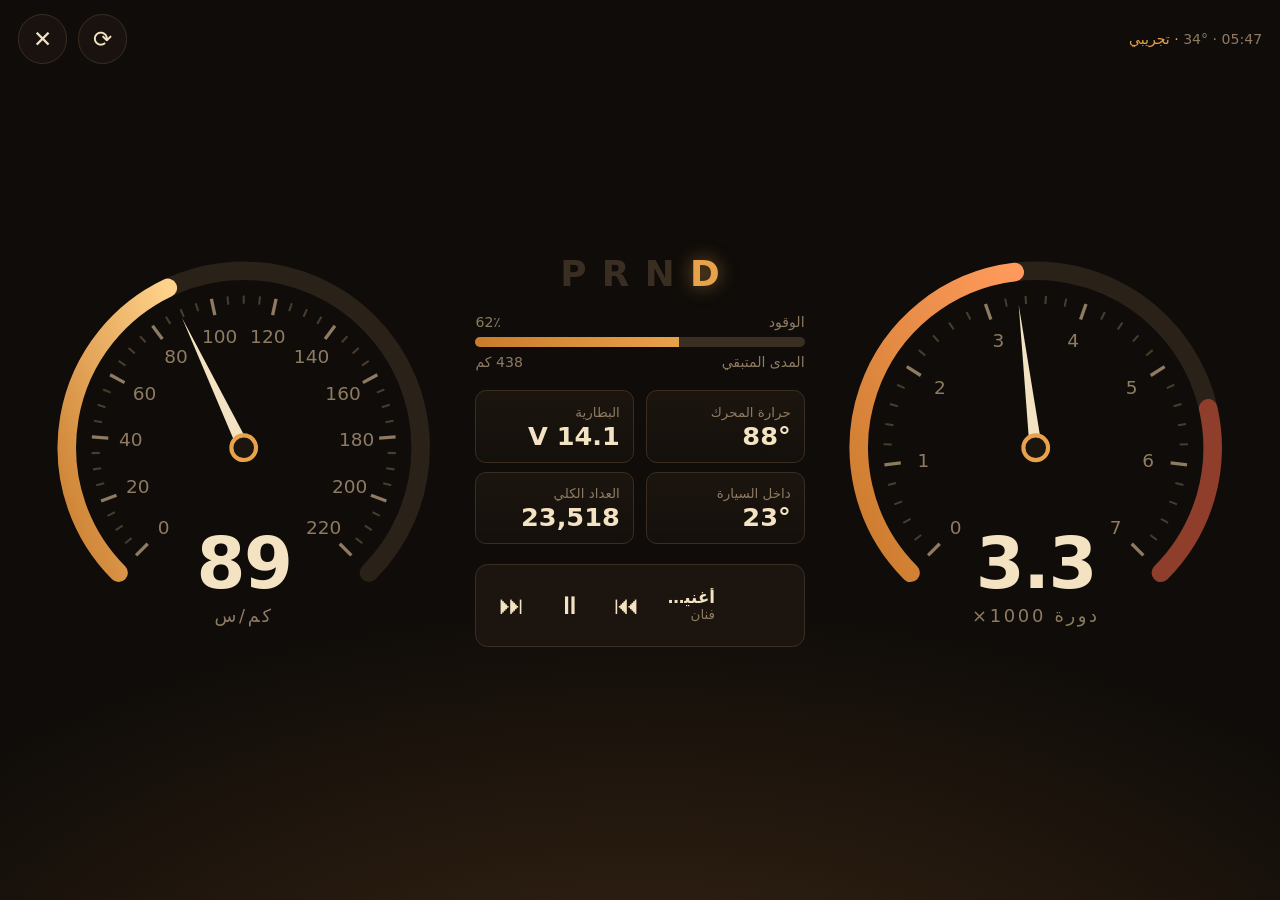
==== app/src/main/assets/themes/dune.html @ 948e96fc "Add Sahra Dash Android app with automatic APK build Original GWM head-unit dashboard app: reads live" ====
<!doctype html>
<html lang="ar" dir="rtl">
<head>
<meta charset="utf-8">
<meta name="viewport" content="width=device-width,initial-scale=1,maximum-scale=1,user-scalable=no">
<title>كثبان</title>
<style>
  :root{
    --bg:#0f0c09; --bg2:#1c150f; --sand:#e8a24a; --sand2:#c97b2c; --ink:#f4e3c3; --dim:#8e7b62; --line:#3a2e22; --red:#e0573a; --ok:#8fc06a;
  }
  *{box-sizing:border-box;margin:0;padding:0}
  html,body{width:100%;height:100%;overflow:hidden;background:var(--bg);color:var(--ink);
    font-family:system-ui,-apple-system,"Segoe UI",Roboto,"Noto Sans Arabic",sans-serif;-webkit-user-select:none;user-select:none}
  body{background:radial-gradient(120% 90% at 50% 120%,#3b2614 0%,var(--bg) 60%)}
  .stage{position:absolute;inset:0;display:grid;grid-template-columns:1fr minmax(0,.8fr) 1fr;align-items:center;padding:3vh 3vw;gap:2vw;direction:ltr}
  .gauge{position:relative;width:100%;aspect-ratio:1/1;max-height:88vh;justify-self:center}
  .gauge svg{width:100%;height:100%;overflow:visible}
  .readout{position:absolute;inset:0;display:flex;flex-direction:column;align-items:center;justify-content:center;pointer-events:none}
  .big{font-size:min(5.5vw,11vh);font-weight:800;line-height:1;font-variant-numeric:tabular-nums;letter-spacing:-.02em}
  .unit{font-size:min(1.4vw,2.6vh);color:var(--dim);margin-top:.6vh;letter-spacing:.15em}
  .center{display:flex;flex-direction:column;gap:2.2vh;align-items:stretch;direction:rtl}
  .gear{direction:ltr;display:flex;justify-content:center;gap:1.2vw;font-size:min(2.8vw,5.5vh);font-weight:800;color:var(--line)}
  .gear span.on{color:var(--sand);text-shadow:0 0 18px rgba(232,162,74,.55)}
  .tiles{display:grid;grid-template-columns:1fr 1fr;gap:1vh 1vw}
  .tile{background:linear-gradient(180deg,var(--bg2),rgba(28,21,15,.4));border:1px solid var(--line);border-radius:1.2vh;padding:1.2vh 1vw}
  .tile b{display:block;font-size:min(2vw,4vh);font-weight:700;font-variant-numeric:tabular-nums}
  .tile small{color:var(--dim);font-size:min(1.05vw,2vh)}
  .fuel{display:flex;flex-direction:column;gap:.8vh}
  .bar{height:1.1vh;border-radius:1vh;background:var(--line);overflow:hidden;direction:ltr}
  .bar i{display:block;height:100%;width:0;background:linear-gradient(90deg,var(--sand2),var(--sand));transition:width .6s}
  .bar i.low{background:var(--red)}
  .row{display:flex;justify-content:space-between;color:var(--dim);font-size:min(1.1vw,2.1vh)}
  .media{display:flex;gap:1vw;align-items:center;background:var(--bg2);border:1px solid var(--line);border-radius:1.4vh;padding:1vh 1vw;min-height:9vh}
  .media img{width:7vh;height:7vh;border-radius:.8vh;object-fit:cover;background:var(--line)}
  .media .t{flex:1;min-width:0}
  .media .t b{display:block;font-size:min(1.3vw,2.5vh);white-space:nowrap;overflow:hidden;text-overflow:ellipsis}
  .media .t small{color:var(--dim);font-size:min(1.05vw,2vh);white-space:nowrap;overflow:hidden;text-overflow:ellipsis;display:block}
  .media button{background:none;border:0;color:var(--ink);font-size:min(2vw,3.8vh);width:5vh;height:5vh;border-radius:50%}
  .media button:active{background:var(--line)}
  .media.empty{opacity:.35}
  .chrome{position:absolute;top:1.6vh;left:1.4vw;right:1.4vw;display:flex;justify-content:space-between;align-items:center;color:var(--dim);font-size:min(1.1vw,2.1vh);direction:rtl}
  .chrome .btns{display:flex;gap:.8vw}
  .chrome button{background:rgba(28,21,15,.8);border:1px solid var(--line);color:var(--ink);border-radius:50%;width:5.5vh;height:5.5vh;font-size:2.6vh}
  .demo{color:var(--sand)}
</style>
</head>
<body>
<div class="chrome">
  <div><span id="clock">--:--</span> · <span id="ext">--°</span> <span id="src" class="demo"></span></div>
  <div class="btns">
    <button id="next" aria-label="الثيم التالي">⟳</button>
    <button id="close" aria-label="إغلاق">✕</button>
  </div>
</div>

<div class="stage">
  <div class="gauge" id="speedGauge"></div>

  <div class="center">
    <div class="gear" id="gear"><span>P</span><span>R</span><span>N</span><span>D</span></div>
    <div class="fuel">
      <div class="row"><span>الوقود</span><span id="fuelTxt">—</span></div>
      <div class="bar"><i id="fuelBar"></i></div>
      <div class="row"><span>المدى المتبقي</span><span id="range">—</span></div>
    </div>
    <div class="tiles">
      <div class="tile"><small>حرارة المحرك</small><b id="coolant">—</b></div>
      <div class="tile"><small>البطارية</small><b id="batt">—</b></div>
      <div class="tile"><small>داخل السيارة</small><b id="inside">—</b></div>
      <div class="tile"><small>العداد الكلي</small><b id="odo">—</b></div>
    </div>
    <div class="media empty" id="media">
      <img id="art" alt="">
      <div class="t"><b id="mTitle">لا يوجد تشغيل</b><small id="mArtist"></small></div>
      <button id="prev">⏮</button><button id="play">⏯</button><button id="nextT">⏭</button>
    </div>
  </div>

  <div class="gauge" id="rpmGauge"></div>
</div>

<script>
(function(){
  var NS='http://www.w3.org/2000/svg';
  var START=225, SWEEP=270; // قوس مع عقارب الساعة من الأسفل يسارًا إلى الأسفل يمينًا

  function polar(cx,cy,r,deg){var a=(deg-90)*Math.PI/180;return [cx+r*Math.cos(a),cy+r*Math.sin(a)];}
  function arc(cx,cy,r,a0,a1){
    var p0=polar(cx,cy,r,a0),p1=polar(cx,cy,r,a1),large=(a1-a0)>180?1:0;
    return 'M'+p0[0].toFixed(2)+' '+p0[1].toFixed(2)+' A'+r+' '+r+' 0 '+large+' 1 '+p1[0].toFixed(2)+' '+p1[1].toFixed(2);
  }
  function el(tag,attrs,parent){var e=document.createElementNS(NS,tag);for(var k in attrs)e.setAttribute(k,attrs[k]);if(parent)parent.appendChild(e);return e;}

  function makeGauge(host,opt){
    var svg=el('svg',{viewBox:'0 0 200 200'});
    var defs=el('defs',{},svg);
    var g=el('linearGradient',{id:opt.id+'g',x1:'0',y1:'1',x2:'1',y2:'0'},defs);
    el('stop',{offset:'0','stop-color':'#c97b2c'},g);el('stop',{offset:'1','stop-color':opt.hot||'#ffd28a'},g);
    el('path',{d:arc(100,100,86,START,START+SWEEP),fill:'none',stroke:'#2a2119','stroke-width':'9','stroke-linecap':'round'},svg);
    if(opt.red){el('path',{d:arc(100,100,86,START+SWEEP*opt.red,START+SWEEP),fill:'none',stroke:'#e0573a','stroke-width':'9','stroke-linecap':'round',opacity:'.55'},svg);}
    var val=el('path',{d:arc(100,100,86,START,START+0.1),fill:'none',stroke:'url(#'+opt.id+'g)','stroke-width':'9','stroke-linecap':'round'},svg);
    for(var i=0;i<=opt.major;i++){
      var a=START+SWEEP*i/opt.major,o=polar(100,100,74,a),n=polar(100,100,66,a),t=polar(100,100,55,a);
      el('line',{x1:o[0],y1:o[1],x2:n[0],y2:n[1],stroke:'#8e7b62','stroke-width':'1.6'},svg);
      var tx=el('text',{x:t[0],y:t[1]+3,'text-anchor':'middle',fill:'#8e7b62','font-size':'9','font-family':'system-ui,sans-serif'},svg);
      tx.textContent=opt.label(i);
      if(i<opt.major){for(var j=1;j<opt.minor;j++){var b=a+SWEEP/opt.major*j/opt.minor,p=polar(100,100,74,b),q=polar(100,100,70,b);
        el('line',{x1:p[0],y1:p[1],x2:q[0],y2:q[1],stroke:'#4a3c2d','stroke-width':'1'},svg);}}
    }
    var needle=el('g',{},svg);
    el('path',{d:'M100 30 L103 100 L97 100 Z',fill:'#f4e3c3'},needle);
    el('circle',{cx:100,cy:100,r:6,fill:'#1c150f',stroke:'#e8a24a','stroke-width':'2'},svg);
    host.appendChild(svg);
    var ro=document.createElement('div');ro.className='readout';
    ro.innerHTML='<div class="big">0</div><div class="unit">'+opt.unit+'</div>';
    ro.style.paddingTop='62%';
    host.appendChild(ro);
    var big=ro.querySelector('.big'),cur=0,target=0;
    function draw(){
      cur+= (target-cur)*0.18;
      var f=Math.max(0,Math.min(1,cur/opt.max)),a=START+SWEEP*f;
      val.setAttribute('d',arc(100,100,86,START,Math.max(START+0.1,a)));
      needle.setAttribute('transform','rotate('+(a)+' 100 100)');
      big.textContent=opt.fmt(cur);
      requestAnimationFrame(draw);
    }
    requestAnimationFrame(draw);
    return {set:function(v){target=isFinite(v)?v:0;}};
  }

  var speed=makeGauge(document.getElementById('speedGauge'),{id:'sp',max:220,major:11,minor:4,unit:'كم/س',label:function(i){return i*20;},fmt:function(v){return Math.round(v);}});
  var rpm=makeGauge(document.getElementById('rpmGauge'),{id:'rp',max:7000,major:7,minor:5,red:5.5/7,hot:'#ff9a5c',unit:'×1000 دورة',label:function(i){return i;},fmt:function(v){return (v/1000).toFixed(1);}});

  function $(id){return document.getElementById(id);}
  function n(v,d,u){return (v===null||v===undefined||!isFinite(v))?'—':Number(v).toFixed(d||0)+(u||'');}
  function fmtInt(v){return (v===null||v===undefined)?'—':Math.round(v).toLocaleString('en-US');}

  window.onSahraData=function(d){
    speed.set(d.speed); rpm.set(d.rpm);
    var gs=$('gear').children;for(var i=0;i<gs.length;i++)gs[i].className=(gs[i].textContent===d.gear)?'on':'';
    $('fuelTxt').textContent=n(d.fuel,0,'٪');
    var fb=$('fuelBar');fb.style.width=(d.fuel==null?0:d.fuel)+'%';fb.className=(d.fuel!=null&&d.fuel<15)?'low':'';
    $('range').textContent=d.range==null?'—':fmtInt(d.range)+' كم';
    $('coolant').textContent=n(d.coolant,0,'°');
    $('batt').textContent=n(d.batteryVoltage,1,' V');
    $('inside').textContent=n(d.insideTemp,0,'°');
    $('odo').textContent=d.odometer==null?'—':fmtInt(d.odometer);
    $('ext').textContent=n(d.outsideTemp,0,'°');
    $('src').textContent=d.demo?'· تجريبي':'';
    var m=d.media||{};
    $('media').className='media'+(m.title?'':' empty');
    $('mTitle').textContent=m.title||'لا يوجد تشغيل';
    $('mArtist').textContent=m.artist||'';
    if(m.art){$('art').src=m.art;$('art').style.visibility='visible';}else{$('art').style.visibility='hidden';}
    $('play').textContent=m.playing?'⏸':'▶';
  };

  function host(fn,arg){try{if(window.SahraHost)window.SahraHost[fn](arg);}catch(e){}}
  $('close').onclick=function(){host('close');};
  $('next').onclick=function(){host('nextTheme');};
  $('prev').onclick=function(){host('media','prev');};
  $('play').onclick=function(){host('media','toggle');};
  $('nextT').onclick=function(){host('media','next');};

  function tick(){var t=new Date();$('clock').textContent=('0'+t.getHours()).slice(-2)+':'+('0'+t.getMinutes()).slice(-2);}
  tick();setInterval(tick,10000);

  // عند فتح الملف في متصفح عادي للمعاينة: بيانات وهمية
  if(!window.SahraHost){var t=0;setInterval(function(){t+=.1;var c=(Math.sin(t/6)+1)/2;
    window.onSahraData({speed:c*140,rpm:900+c*3800,gear:c<.01?'N':'D',fuel:62,range:438,odometer:23518,coolant:88,outsideTemp:34,insideTemp:23,batteryVoltage:14.1,demo:true,media:{title:'أغنية تجريبية',artist:'فنان',playing:true}});},100);}
  if(window.SahraData)window.onSahraData(window.SahraData);
})();
</script>
</body>
</html>
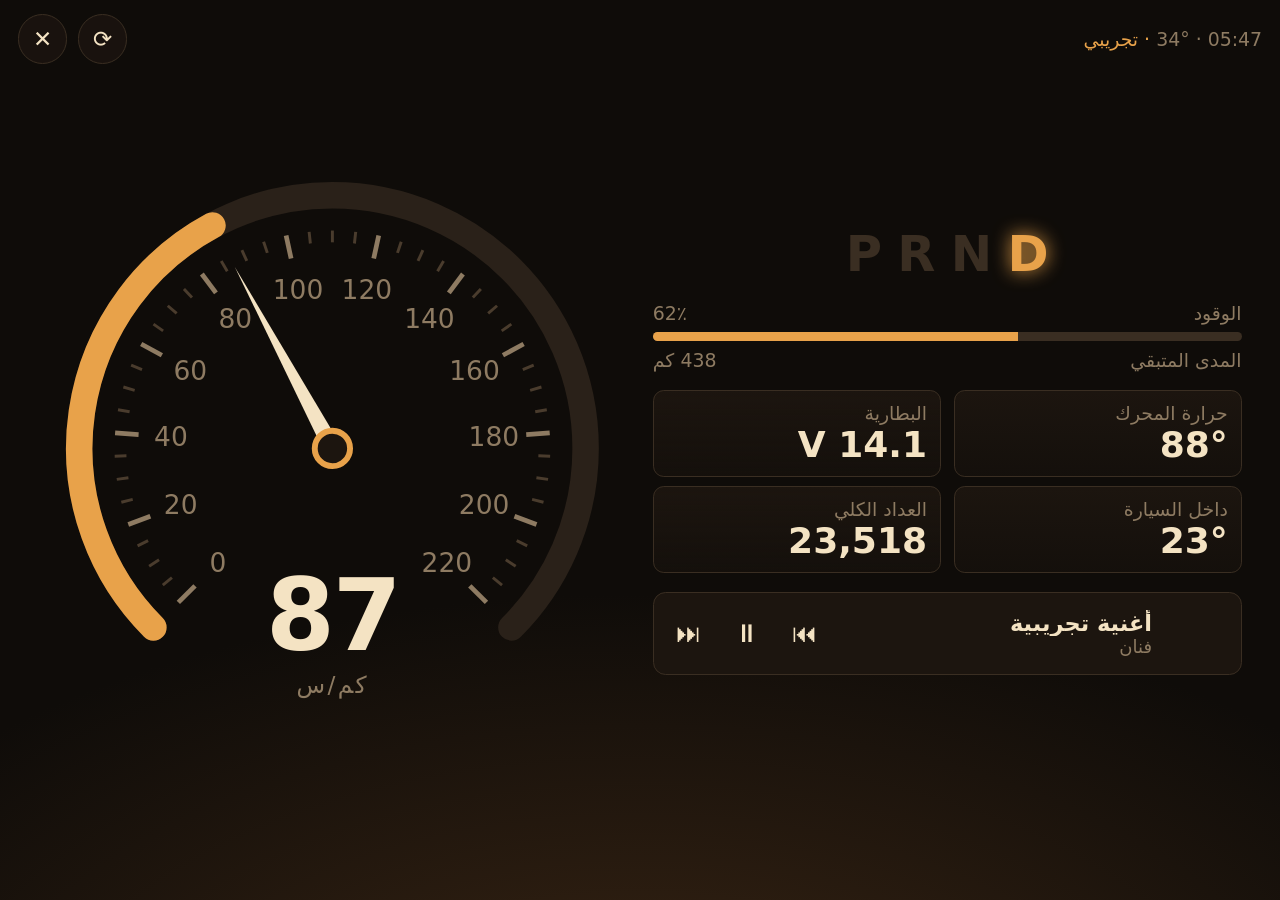
==== commit 26678355: "Add split screen, floating windows, styling, wallpapers, alerts and two themes - Launch a side app b" ====
--- a/app/src/main/assets/themes/dune.html
+++ b/app/src/main/assets/themes/dune.html
@@ -6,28 +6,29 @@
 <title>كثبان</title>
 <style>
   :root{
-    --bg:#0f0c09; --bg2:#1c150f; --sand:#e8a24a; --sand2:#c97b2c; --ink:#f4e3c3; --dim:#8e7b62; --line:#3a2e22; --red:#e0573a; --ok:#8fc06a;
+    --bg:#0f0c09; --bg2:#1c150f; --accent:#e8a24a; --ink:#f4e3c3; --dim:#8e7b62; --line:#3a2e22; --red:#e0573a;
   }
   *{box-sizing:border-box;margin:0;padding:0}
-  html,body{width:100%;height:100%;overflow:hidden;background:var(--bg);color:var(--ink);
+  html{background:var(--bg)}
+  html,body{width:100%;height:100%;overflow:hidden;color:var(--ink);
     font-family:system-ui,-apple-system,"Segoe UI",Roboto,"Noto Sans Arabic",sans-serif;-webkit-user-select:none;user-select:none}
   body{background:radial-gradient(120% 90% at 50% 120%,#3b2614 0%,var(--bg) 60%)}
   .stage{position:absolute;inset:0;display:grid;grid-template-columns:1fr minmax(0,.8fr) 1fr;align-items:center;padding:3vh 3vw;gap:2vw;direction:ltr}
   .gauge{position:relative;width:100%;aspect-ratio:1/1;max-height:88vh;justify-self:center}
   .gauge svg{width:100%;height:100%;overflow:visible}
-  .readout{position:absolute;inset:0;display:flex;flex-direction:column;align-items:center;justify-content:center;pointer-events:none}
+  .readout{position:absolute;inset:0;display:flex;flex-direction:column;align-items:center;justify-content:center;pointer-events:none;padding-top:62%}
   .big{font-size:min(5.5vw,11vh);font-weight:800;line-height:1;font-variant-numeric:tabular-nums;letter-spacing:-.02em}
-  .unit{font-size:min(1.4vw,2.6vh);color:var(--dim);margin-top:.6vh;letter-spacing:.15em}
+  .unit{font-size:min(1.4vw,2.6vh);color:var(--dim);margin-top:.6vh;letter-spacing:.1em}
   .center{display:flex;flex-direction:column;gap:2.2vh;align-items:stretch;direction:rtl}
   .gear{direction:ltr;display:flex;justify-content:center;gap:1.2vw;font-size:min(2.8vw,5.5vh);font-weight:800;color:var(--line)}
-  .gear span.on{color:var(--sand);text-shadow:0 0 18px rgba(232,162,74,.55)}
+  .gear span.on{color:var(--accent);text-shadow:0 0 18px var(--accent)}
   .tiles{display:grid;grid-template-columns:1fr 1fr;gap:1vh 1vw}
   .tile{background:linear-gradient(180deg,var(--bg2),rgba(28,21,15,.4));border:1px solid var(--line);border-radius:1.2vh;padding:1.2vh 1vw}
   .tile b{display:block;font-size:min(2vw,4vh);font-weight:700;font-variant-numeric:tabular-nums}
   .tile small{color:var(--dim);font-size:min(1.05vw,2vh)}
   .fuel{display:flex;flex-direction:column;gap:.8vh}
   .bar{height:1.1vh;border-radius:1vh;background:var(--line);overflow:hidden;direction:ltr}
-  .bar i{display:block;height:100%;width:0;background:linear-gradient(90deg,var(--sand2),var(--sand));transition:width .6s}
+  .bar i{display:block;height:100%;width:0;background:var(--accent);transition:width .6s}
   .bar i.low{background:var(--red)}
   .row{display:flex;justify-content:space-between;color:var(--dim);font-size:min(1.1vw,2.1vh)}
   .media{display:flex;gap:1vw;align-items:center;background:var(--bg2);border:1px solid var(--line);border-radius:1.4vh;padding:1vh 1vw;min-height:9vh}
@@ -38,10 +39,26 @@
   .media button{background:none;border:0;color:var(--ink);font-size:min(2vw,3.8vh);width:5vh;height:5vh;border-radius:50%}
   .media button:active{background:var(--line)}
   .media.empty{opacity:.35}
-  .chrome{position:absolute;top:1.6vh;left:1.4vw;right:1.4vw;display:flex;justify-content:space-between;align-items:center;color:var(--dim);font-size:min(1.1vw,2.1vh);direction:rtl}
+  .chrome{position:absolute;top:1.6vh;left:1.4vw;right:1.4vw;display:flex;justify-content:space-between;align-items:center;color:var(--dim);font-size:min(1.1vw,2.1vh);direction:rtl;z-index:5}
   .chrome .btns{display:flex;gap:.8vw}
   .chrome button{background:rgba(28,21,15,.8);border:1px solid var(--line);color:var(--ink);border-radius:50%;width:5.5vh;height:5.5vh;font-size:2.6vh}
-  .demo{color:var(--sand)}
+  .demo{color:var(--accent)}
+
+  /* نصف الشاشة: عداد السرعة مع اللوحة الوسطى */
+  @media (max-aspect-ratio:16/9){
+    .stage{grid-template-columns:1fr 1fr}
+    #rpmGauge{display:none}
+    .big{font-size:min(9vw,11vh)} .unit{font-size:min(2.4vw,2.6vh)}
+    .tile b{font-size:min(3.6vw,4vh)} .tile small,.row,.chrome{font-size:min(2vw,2.1vh)}
+    .gear{font-size:min(5vw,5.5vh)} .media .t b{font-size:min(2.4vw,2.5vh)} .media .t small{font-size:min(2vw,2vh)}
+  }
+  /* ثلث الشاشة: عمود واحد */
+  @media (max-aspect-ratio:1/1){
+    .stage{grid-template-columns:1fr;grid-template-rows:auto auto;align-content:center;padding-top:8vh}
+    .gauge{max-height:46vh;width:auto;height:46vh}
+    .tiles,.media{display:none}
+    .big{font-size:9vh} .unit,.row,.chrome{font-size:2.2vh} .gear{font-size:5vh}
+  }
 </style>
 </head>
 <body>
@@ -79,6 +96,7 @@
   <div class="gauge" id="rpmGauge"></div>
 </div>
 
+<script src="common.js"></script>
 <script>
 (function(){
   var NS='http://www.w3.org/2000/svg';
@@ -92,13 +110,12 @@
   function el(tag,attrs,parent){var e=document.createElementNS(NS,tag);for(var k in attrs)e.setAttribute(k,attrs[k]);if(parent)parent.appendChild(e);return e;}
 
   function makeGauge(host,opt){
+    host.innerHTML='';
     var svg=el('svg',{viewBox:'0 0 200 200'});
-    var defs=el('defs',{},svg);
-    var g=el('linearGradient',{id:opt.id+'g',x1:'0',y1:'1',x2:'1',y2:'0'},defs);
-    el('stop',{offset:'0','stop-color':'#c97b2c'},g);el('stop',{offset:'1','stop-color':opt.hot||'#ffd28a'},g);
     el('path',{d:arc(100,100,86,START,START+SWEEP),fill:'none',stroke:'#2a2119','stroke-width':'9','stroke-linecap':'round'},svg);
     if(opt.red){el('path',{d:arc(100,100,86,START+SWEEP*opt.red,START+SWEEP),fill:'none',stroke:'#e0573a','stroke-width':'9','stroke-linecap':'round',opacity:'.55'},svg);}
-    var val=el('path',{d:arc(100,100,86,START,START+0.1),fill:'none',stroke:'url(#'+opt.id+'g)','stroke-width':'9','stroke-linecap':'round'},svg);
+    var val=el('path',{d:arc(100,100,86,START,START+0.1),fill:'none',stroke:'var(--accent)','stroke-width':'9','stroke-linecap':'round'},svg);
+    val.style.stroke='var(--accent)';
     for(var i=0;i<=opt.major;i++){
       var a=START+SWEEP*i/opt.major,o=polar(100,100,74,a),n=polar(100,100,66,a),t=polar(100,100,55,a);
       el('line',{x1:o[0],y1:o[1],x2:n[0],y2:n[1],stroke:'#8e7b62','stroke-width':'1.6'},svg);
@@ -109,42 +126,53 @@
     }
     var needle=el('g',{},svg);
     el('path',{d:'M100 30 L103 100 L97 100 Z',fill:'#f4e3c3'},needle);
-    el('circle',{cx:100,cy:100,r:6,fill:'#1c150f',stroke:'#e8a24a','stroke-width':'2'},svg);
+    var hub=el('circle',{cx:100,cy:100,r:6,fill:'#1c150f','stroke-width':'2'},svg);
+    hub.style.stroke='var(--accent)';
     host.appendChild(svg);
     var ro=document.createElement('div');ro.className='readout';
     ro.innerHTML='<div class="big">0</div><div class="unit">'+opt.unit+'</div>';
-    ro.style.paddingTop='62%';
     host.appendChild(ro);
-    var big=ro.querySelector('.big'),cur=0,target=0;
+    var big=ro.querySelector('.big'),cur=0,target=0,alive=true;
     function draw(){
-      cur+= (target-cur)*0.18;
+      if(!alive)return;
+      cur+=(target-cur)*0.18;
       var f=Math.max(0,Math.min(1,cur/opt.max)),a=START+SWEEP*f;
       val.setAttribute('d',arc(100,100,86,START,Math.max(START+0.1,a)));
-      needle.setAttribute('transform','rotate('+(a)+' 100 100)');
+      needle.setAttribute('transform','rotate('+a+' 100 100)');
       big.textContent=opt.fmt(cur);
       requestAnimationFrame(draw);
     }
     requestAnimationFrame(draw);
-    return {set:function(v){target=isFinite(v)?v:0;}};
+    return {set:function(v){target=isFinite(v)?v:0;},stop:function(){alive=false;}};
   }
 
-  var speed=makeGauge(document.getElementById('speedGauge'),{id:'sp',max:220,major:11,minor:4,unit:'كم/س',label:function(i){return i*20;},fmt:function(v){return Math.round(v);}});
-  var rpm=makeGauge(document.getElementById('rpmGauge'),{id:'rp',max:7000,major:7,minor:5,red:5.5/7,hot:'#ff9a5c',unit:'×1000 دورة',label:function(i){return i;},fmt:function(v){return (v/1000).toFixed(1);}});
+  // تقسيم العداد لعدد مناسب من العلامات حسب أقصى قيمة
+  function steps(max){var s=[10,20,25,40,50];for(var i=0;i<s.length;i++)if(max/s[i]<=12)return s[i];return 50;}
+
+  var speed=null,rpm=null,cfg='';
+  function build(d){
+    var sm=Sahra.speedMax(d),rm=Sahra.rpmMax(d),u=Sahra.unit(d),key=sm+'|'+rm+'|'+u;
+    if(key===cfg)return; cfg=key;
+    if(speed)speed.stop(); if(rpm)rpm.stop();
+    var st=steps(sm),rk=Math.round(rm/1000);
+    speed=makeGauge(document.getElementById('speedGauge'),{max:sm,major:Math.round(sm/st),minor:4,unit:u,label:function(i){return i*st;},fmt:function(v){return Math.round(v);}});
+    rpm=makeGauge(document.getElementById('rpmGauge'),{max:rk*1000,major:rk,minor:5,red:(rk-1.5)/rk,unit:'×1000 دورة',label:function(i){return i;},fmt:function(v){return (v/1000).toFixed(1);}});
+  }
 
   function $(id){return document.getElementById(id);}
-  function n(v,d,u){return (v===null||v===undefined||!isFinite(v))?'—':Number(v).toFixed(d||0)+(u||'');}
-  function fmtInt(v){return (v===null||v===undefined)?'—':Math.round(v).toLocaleString('en-US');}
+  var n=Sahra.num;
 
   window.onSahraData=function(d){
-    speed.set(d.speed); rpm.set(d.rpm);
+    build(d);
+    speed.set(Sahra.speed(d)); rpm.set(d.rpm);
     var gs=$('gear').children;for(var i=0;i<gs.length;i++)gs[i].className=(gs[i].textContent===d.gear)?'on':'';
     $('fuelTxt').textContent=n(d.fuel,0,'٪');
     var fb=$('fuelBar');fb.style.width=(d.fuel==null?0:d.fuel)+'%';fb.className=(d.fuel!=null&&d.fuel<15)?'low':'';
-    $('range').textContent=d.range==null?'—':fmtInt(d.range)+' كم';
+    $('range').textContent=d.range==null?'—':Sahra.int(d.range)+' كم';
     $('coolant').textContent=n(d.coolant,0,'°');
     $('batt').textContent=n(d.batteryVoltage,1,' V');
     $('inside').textContent=n(d.insideTemp,0,'°');
-    $('odo').textContent=d.odometer==null?'—':fmtInt(d.odometer);
+    $('odo').textContent=Sahra.int(d.odometer);
     $('ext').textContent=n(d.outsideTemp,0,'°');
     $('src').textContent=d.demo?'· تجريبي':'';
     var m=d.media||{};
@@ -155,20 +183,14 @@
     $('play').textContent=m.playing?'⏸':'▶';
   };
 
-  function host(fn,arg){try{if(window.SahraHost)window.SahraHost[fn](arg);}catch(e){}}
-  $('close').onclick=function(){host('close');};
-  $('next').onclick=function(){host('nextTheme');};
-  $('prev').onclick=function(){host('media','prev');};
-  $('play').onclick=function(){host('media','toggle');};
-  $('nextT').onclick=function(){host('media','next');};
+  $('close').onclick=function(){Sahra.host('close');};
+  $('next').onclick=function(){Sahra.host('nextTheme');};
+  $('prev').onclick=function(){Sahra.host('media','prev');};
+  $('play').onclick=function(){Sahra.host('media','toggle');};
+  $('nextT').onclick=function(){Sahra.host('media','next');};
 
-  function tick(){var t=new Date();$('clock').textContent=('0'+t.getHours()).slice(-2)+':'+('0'+t.getMinutes()).slice(-2);}
+  function tick(){$('clock').textContent=Sahra.clock();}
   tick();setInterval(tick,10000);
-
-  // عند فتح الملف في متصفح عادي للمعاينة: بيانات وهمية
-  if(!window.SahraHost){var t=0;setInterval(function(){t+=.1;var c=(Math.sin(t/6)+1)/2;
-    window.onSahraData({speed:c*140,rpm:900+c*3800,gear:c<.01?'N':'D',fuel:62,range:438,odometer:23518,coolant:88,outsideTemp:34,insideTemp:23,batteryVoltage:14.1,demo:true,media:{title:'أغنية تجريبية',artist:'فنان',playing:true}});},100);}
-  if(window.SahraData)window.onSahraData(window.SahraData);
 })();
 </script>
 </body>
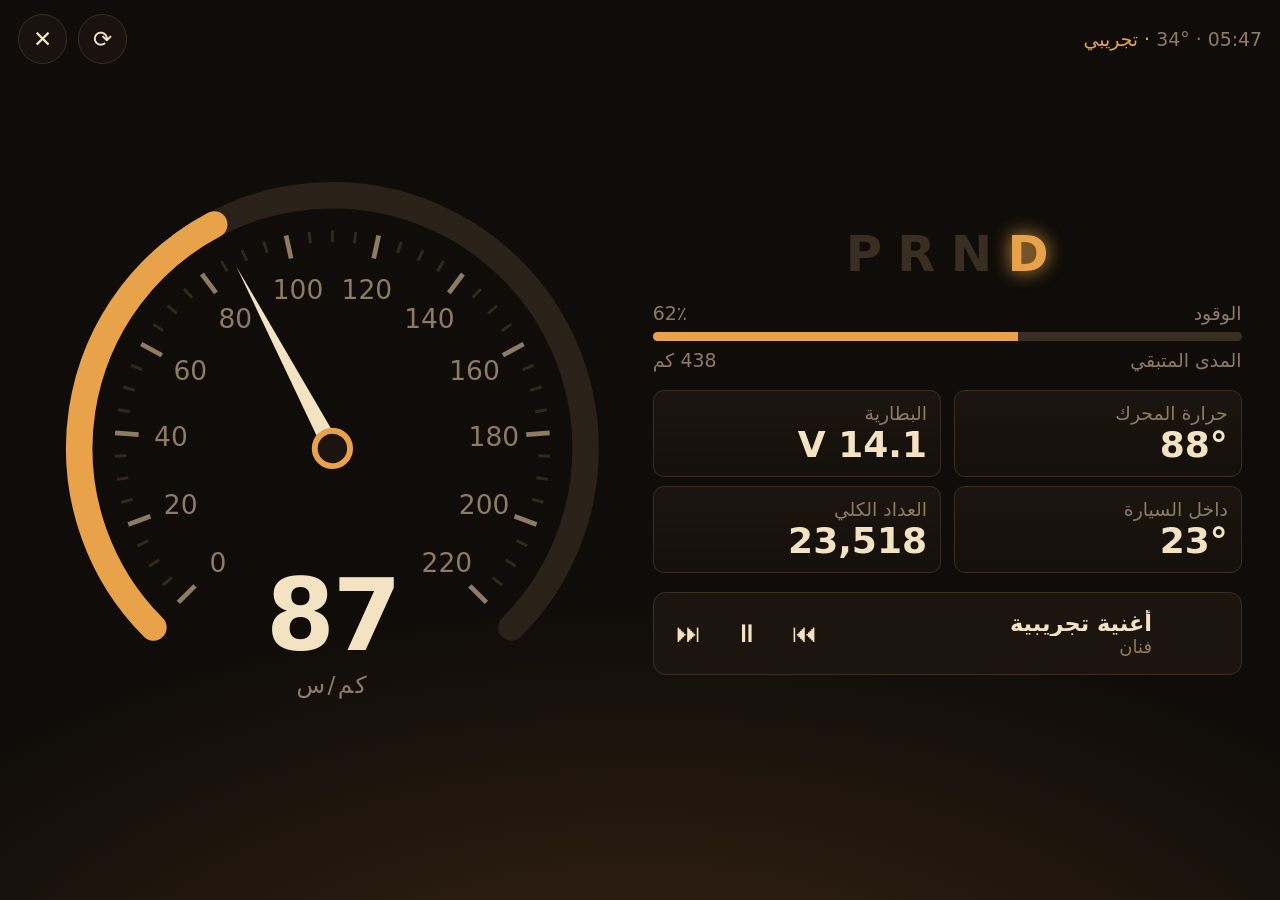
==== commit f8230ac9: "Add gauge designer, vehicle info with diagnostics, and two themes - Designer screen with a live head" ====
--- a/app/src/main/assets/themes/dune.html
+++ b/app/src/main/assets/themes/dune.html
@@ -14,24 +14,27 @@
     font-family:system-ui,-apple-system,"Segoe UI",Roboto,"Noto Sans Arabic",sans-serif;-webkit-user-select:none;user-select:none}
   body{background:radial-gradient(120% 90% at 50% 120%,#3b2614 0%,var(--bg) 60%)}
   .stage{position:absolute;inset:0;display:grid;grid-template-columns:1fr minmax(0,.8fr) 1fr;align-items:center;padding:3vh 3vw;gap:2vw;direction:ltr}
-  .gauge{position:relative;width:100%;aspect-ratio:1/1;max-height:88vh;justify-self:center}
+  .gauge{position:relative;width:100%;aspect-ratio:1/1;max-height:88vh;justify-self:center;transform:scale(var(--g-scale,1));transition:transform .3s}
+  .stage{transform:translateX(var(--g-shift,0));transition:transform .3s}
+  html.swap .stage{direction:rtl}
+  html.swap .center{direction:rtl}
   .gauge svg{width:100%;height:100%;overflow:visible}
   .readout{position:absolute;inset:0;display:flex;flex-direction:column;align-items:center;justify-content:center;pointer-events:none;padding-top:62%}
-  .big{font-size:min(5.5vw,11vh);font-weight:800;line-height:1;font-variant-numeric:tabular-nums;letter-spacing:-.02em}
+  .big{color:var(--num,var(--ink));font-size:min(5.5vw,11vh);font-weight:800;line-height:1;font-variant-numeric:tabular-nums;letter-spacing:-.02em}
   .unit{font-size:min(1.4vw,2.6vh);color:var(--dim);margin-top:.6vh;letter-spacing:.1em}
   .center{display:flex;flex-direction:column;gap:2.2vh;align-items:stretch;direction:rtl}
   .gear{direction:ltr;display:flex;justify-content:center;gap:1.2vw;font-size:min(2.8vw,5.5vh);font-weight:800;color:var(--line)}
   .gear span.on{color:var(--accent);text-shadow:0 0 18px var(--accent)}
   .tiles{display:grid;grid-template-columns:1fr 1fr;gap:1vh 1vw}
-  .tile{background:linear-gradient(180deg,var(--bg2),rgba(28,21,15,.4));border:1px solid var(--line);border-radius:1.2vh;padding:1.2vh 1vw}
-  .tile b{display:block;font-size:min(2vw,4vh);font-weight:700;font-variant-numeric:tabular-nums}
+  .tile{background:linear-gradient(180deg,var(--bg2),rgba(28,21,15,.4));border:1px solid var(--panel-c,var(--line));border-radius:1.2vh;padding:1.2vh 1vw}
+  .tile b{color:var(--num,var(--ink));display:block;font-size:min(2vw,4vh);font-weight:700;font-variant-numeric:tabular-nums}
   .tile small{color:var(--dim);font-size:min(1.05vw,2vh)}
   .fuel{display:flex;flex-direction:column;gap:.8vh}
   .bar{height:1.1vh;border-radius:1vh;background:var(--line);overflow:hidden;direction:ltr}
   .bar i{display:block;height:100%;width:0;background:var(--accent);transition:width .6s}
   .bar i.low{background:var(--red)}
   .row{display:flex;justify-content:space-between;color:var(--dim);font-size:min(1.1vw,2.1vh)}
-  .media{display:flex;gap:1vw;align-items:center;background:var(--bg2);border:1px solid var(--line);border-radius:1.4vh;padding:1vh 1vw;min-height:9vh}
+  .media{display:flex;gap:1vw;align-items:center;background:var(--bg2);border:1px solid var(--panel-c,var(--line));border-radius:1.4vh;padding:1vh 1vw;min-height:9vh}
   .media img{width:7vh;height:7vh;border-radius:.8vh;object-fit:cover;background:var(--line)}
   .media .t{flex:1;min-width:0}
   .media .t b{display:block;font-size:min(1.3vw,2.5vh);white-space:nowrap;overflow:hidden;text-overflow:ellipsis}
@@ -112,20 +115,20 @@
   function makeGauge(host,opt){
     host.innerHTML='';
     var svg=el('svg',{viewBox:'0 0 200 200'});
-    el('path',{d:arc(100,100,86,START,START+SWEEP),fill:'none',stroke:'#2a2119','stroke-width':'9','stroke-linecap':'round'},svg);
+    var track=el('path',{d:arc(100,100,86,START,START+SWEEP),fill:'none',stroke:'#2a2119','stroke-width':'9','stroke-linecap':'round'},svg);
     if(opt.red){el('path',{d:arc(100,100,86,START+SWEEP*opt.red,START+SWEEP),fill:'none',stroke:'#e0573a','stroke-width':'9','stroke-linecap':'round',opacity:'.55'},svg);}
     var val=el('path',{d:arc(100,100,86,START,START+0.1),fill:'none',stroke:'var(--accent)','stroke-width':'9','stroke-linecap':'round'},svg);
     val.style.stroke='var(--accent)';
     for(var i=0;i<=opt.major;i++){
       var a=START+SWEEP*i/opt.major,o=polar(100,100,74,a),n=polar(100,100,66,a),t=polar(100,100,55,a);
-      el('line',{x1:o[0],y1:o[1],x2:n[0],y2:n[1],stroke:'#8e7b62','stroke-width':'1.6'},svg);
-      var tx=el('text',{x:t[0],y:t[1]+3,'text-anchor':'middle',fill:'#8e7b62','font-size':'9','font-family':'system-ui,sans-serif'},svg);
+      el('line',{x1:o[0],y1:o[1],x2:n[0],y2:n[1],stroke:'#8e7b62','stroke-width':'1.6'},svg).style.stroke='var(--tick,#8e7b62)';
+      var tx=el('text',{x:t[0],y:t[1]+3,'text-anchor':'middle',fill:'#8e7b62','font-size':'9','font-family':'system-ui,sans-serif'},svg);tx.style.fill='var(--num,#8e7b62)';
       tx.textContent=opt.label(i);
       if(i<opt.major){for(var j=1;j<opt.minor;j++){var b=a+SWEEP/opt.major*j/opt.minor,p=polar(100,100,74,b),q=polar(100,100,70,b);
-        el('line',{x1:p[0],y1:p[1],x2:q[0],y2:q[1],stroke:'#4a3c2d','stroke-width':'1'},svg);}}
+        el('line',{x1:p[0],y1:p[1],x2:q[0],y2:q[1],stroke:'#4a3c2d','stroke-width':'1',opacity:'.6'},svg).style.stroke='var(--tick,#4a3c2d)';}}
     }
     var needle=el('g',{},svg);
-    el('path',{d:'M100 30 L103 100 L97 100 Z',fill:'#f4e3c3'},needle);
+    el('path',{d:Sahra.needlePath(opt.needle),fill:'#f4e3c3'},needle).style.fill='var(--needle,#f4e3c3)';
     var hub=el('circle',{cx:100,cy:100,r:6,fill:'#1c150f','stroke-width':'2'},svg);
     hub.style.stroke='var(--accent)';
     host.appendChild(svg);
@@ -151,12 +154,12 @@
 
   var speed=null,rpm=null,cfg='';
   function build(d){
-    var sm=Sahra.speedMax(d),rm=Sahra.rpmMax(d),u=Sahra.unit(d),key=sm+'|'+rm+'|'+u;
+    var sm=Sahra.speedMax(d),rm=Sahra.rpmMax(d),u=Sahra.unit(d),nd=Sahra.design(d).needleStyle||'classic',key=sm+'|'+rm+'|'+u+'|'+nd;
     if(key===cfg)return; cfg=key;
     if(speed)speed.stop(); if(rpm)rpm.stop();
     var st=steps(sm),rk=Math.round(rm/1000);
-    speed=makeGauge(document.getElementById('speedGauge'),{max:sm,major:Math.round(sm/st),minor:4,unit:u,label:function(i){return i*st;},fmt:function(v){return Math.round(v);}});
-    rpm=makeGauge(document.getElementById('rpmGauge'),{max:rk*1000,major:rk,minor:5,red:(rk-1.5)/rk,unit:'×1000 دورة',label:function(i){return i;},fmt:function(v){return (v/1000).toFixed(1);}});
+    speed=makeGauge(document.getElementById('speedGauge'),{needle:nd,max:sm,major:Math.round(sm/st),minor:4,unit:u,label:function(i){return i*st;},fmt:function(v){return Math.round(v);}});
+    rpm=makeGauge(document.getElementById('rpmGauge'),{needle:nd,max:rk*1000,major:rk,minor:5,red:(rk-1.5)/rk,unit:'×1000 دورة',label:function(i){return i;},fmt:function(v){return (v/1000).toFixed(1);}});
   }
 
   function $(id){return document.getElementById(id);}
